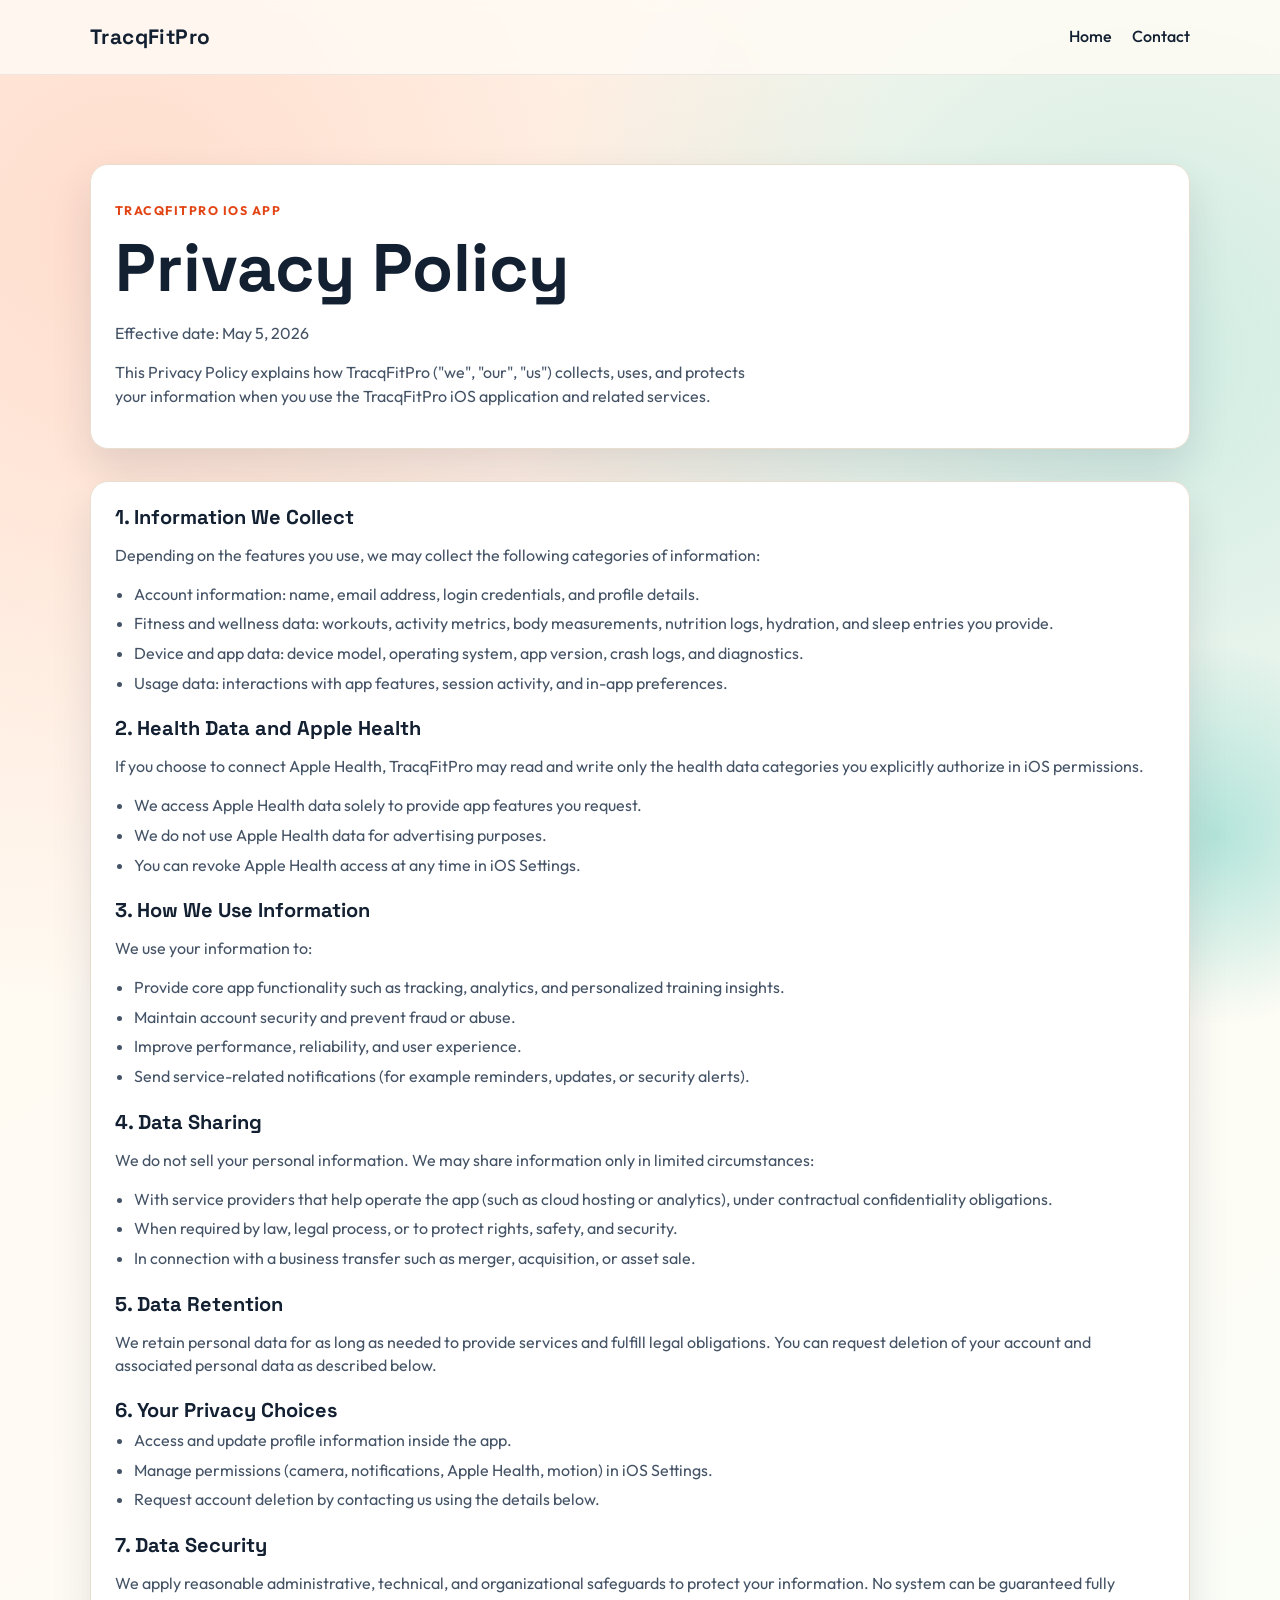
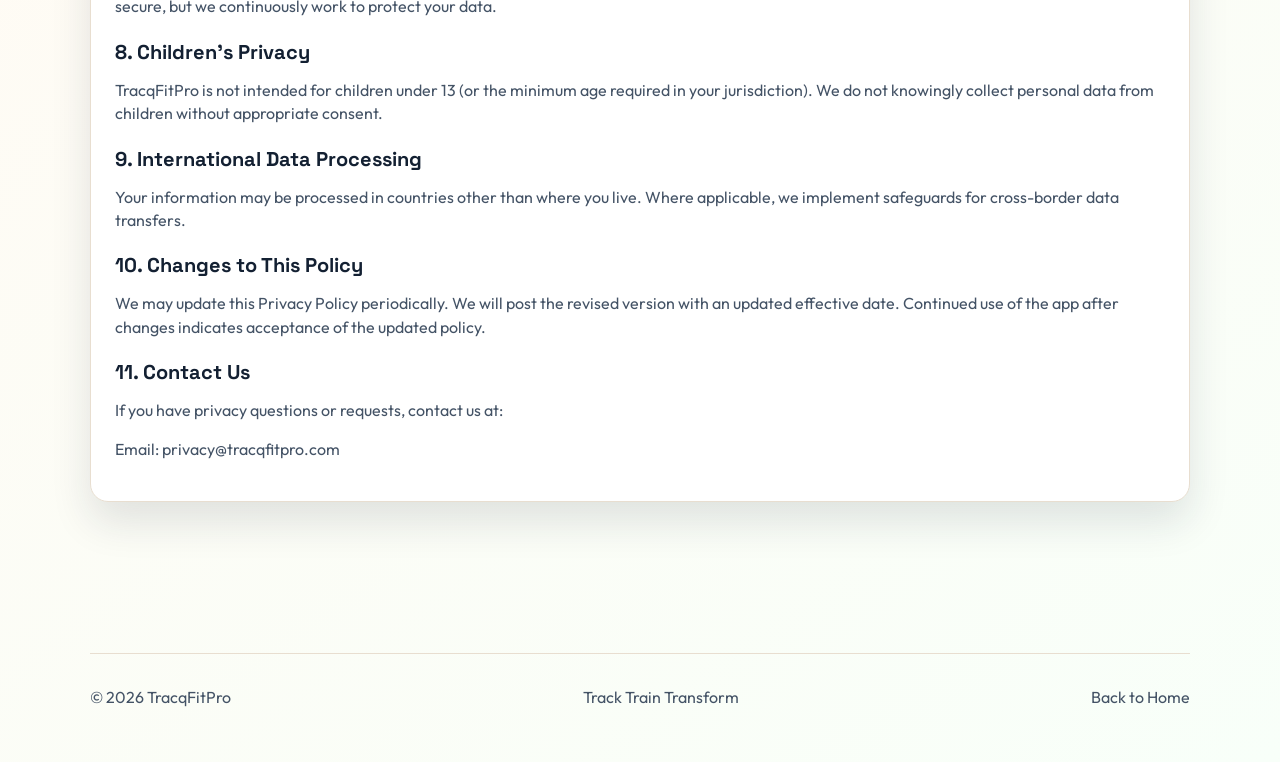
==== privacy.html @ e6e3bfa3 "Add iOS privacy policy page and footer link" ====
<!DOCTYPE html>
<html lang="en">
<head>
  <meta charset="UTF-8">
  <meta name="viewport" content="width=device-width, initial-scale=1.0">
  <title>TracqFitPro Privacy Policy</title>
  <meta name="description" content="Privacy Policy for the TracqFitPro iOS health and fitness application.">
  <link rel="preconnect" href="https://fonts.googleapis.com">
  <link rel="preconnect" href="https://fonts.gstatic.com" crossorigin>
  <link href="https://fonts.googleapis.com/css2?family=Outfit:wght@400;500;600;700;800&family=Space+Grotesk:wght@500;700&display=swap" rel="stylesheet">
  <link rel="stylesheet" href="assets/css/styles.css">
</head>
<body>
  <div class="page-glow" aria-hidden="true"></div>

  <header class="site-header">
    <div class="container nav-wrap">
      <a class="brand" href="index.html">TracqFitPro</a>
      <nav class="site-nav static-nav" aria-label="Privacy page navigation">
        <a href="index.html">Home</a>
        <a href="#contact">Contact</a>
      </nav>
    </div>
  </header>

  <main class="legal-main">
    <section class="legal-hero">
      <div class="container legal-hero-card">
        <p class="eyebrow">TracqFitPro iOS App</p>
        <h1>Privacy Policy</h1>
        <p class="lead">Effective date: May 5, 2026</p>
        <p class="lead">This Privacy Policy explains how TracqFitPro ("we", "our", "us") collects, uses, and protects your information when you use the TracqFitPro iOS application and related services.</p>
      </div>
    </section>

    <section class="legal-content">
      <div class="container legal-card">
        <h2>1. Information We Collect</h2>
        <p>Depending on the features you use, we may collect the following categories of information:</p>
        <ul>
          <li>Account information: name, email address, login credentials, and profile details.</li>
          <li>Fitness and wellness data: workouts, activity metrics, body measurements, nutrition logs, hydration, and sleep entries you provide.</li>
          <li>Device and app data: device model, operating system, app version, crash logs, and diagnostics.</li>
          <li>Usage data: interactions with app features, session activity, and in-app preferences.</li>
        </ul>

        <h2>2. Health Data and Apple Health</h2>
        <p>If you choose to connect Apple Health, TracqFitPro may read and write only the health data categories you explicitly authorize in iOS permissions.</p>
        <ul>
          <li>We access Apple Health data solely to provide app features you request.</li>
          <li>We do not use Apple Health data for advertising purposes.</li>
          <li>You can revoke Apple Health access at any time in iOS Settings.</li>
        </ul>

        <h2>3. How We Use Information</h2>
        <p>We use your information to:</p>
        <ul>
          <li>Provide core app functionality such as tracking, analytics, and personalized training insights.</li>
          <li>Maintain account security and prevent fraud or abuse.</li>
          <li>Improve performance, reliability, and user experience.</li>
          <li>Send service-related notifications (for example reminders, updates, or security alerts).</li>
        </ul>

        <h2>4. Data Sharing</h2>
        <p>We do not sell your personal information. We may share information only in limited circumstances:</p>
        <ul>
          <li>With service providers that help operate the app (such as cloud hosting or analytics), under contractual confidentiality obligations.</li>
          <li>When required by law, legal process, or to protect rights, safety, and security.</li>
          <li>In connection with a business transfer such as merger, acquisition, or asset sale.</li>
        </ul>

        <h2>5. Data Retention</h2>
        <p>We retain personal data for as long as needed to provide services and fulfill legal obligations. You can request deletion of your account and associated personal data as described below.</p>

        <h2>6. Your Privacy Choices</h2>
        <ul>
          <li>Access and update profile information inside the app.</li>
          <li>Manage permissions (camera, notifications, Apple Health, motion) in iOS Settings.</li>
          <li>Request account deletion by contacting us using the details below.</li>
        </ul>

        <h2>7. Data Security</h2>
        <p>We apply reasonable administrative, technical, and organizational safeguards to protect your information. No system can be guaranteed fully secure, but we continuously work to protect your data.</p>

        <h2>8. Children's Privacy</h2>
        <p>TracqFitPro is not intended for children under 13 (or the minimum age required in your jurisdiction). We do not knowingly collect personal data from children without appropriate consent.</p>

        <h2>9. International Data Processing</h2>
        <p>Your information may be processed in countries other than where you live. Where applicable, we implement safeguards for cross-border data transfers.</p>

        <h2>10. Changes to This Policy</h2>
        <p>We may update this Privacy Policy periodically. We will post the revised version with an updated effective date. Continued use of the app after changes indicates acceptance of the updated policy.</p>

        <h2 id="contact">11. Contact Us</h2>
        <p>If you have privacy questions or requests, contact us at:</p>
        <p>Email: privacy@tracqfitpro.com</p>
      </div>
    </section>
  </main>

  <footer class="site-footer">
    <div class="container footer-wrap">
      <p>© 2026 TracqFitPro</p>
      <p>Track Train Transform</p>
      <p><a class="footer-link" href="index.html">Back to Home</a></p>
    </div>
  </footer>
</body>
</html>
---- assets/css/styles.css ----
:root {
  --bg: #fff8ee;
  --surface: #ffffff;
  --ink: #132032;
  --muted: #445366;
  --brand: #ff5f2e;
  --brand-dark: #e24414;
  --accent: #11b3a2;
  --line: #e8ded0;
  --shadow: 0 20px 40px rgba(23, 37, 54, 0.12);
}

* {
  box-sizing: border-box;
}

html {
  scroll-behavior: smooth;
}

body {
  margin: 0;
  font-family: "Outfit", "Segoe UI", sans-serif;
  color: var(--ink);
  background:
    radial-gradient(circle at 10% 10%, rgba(255, 95, 46, 0.18), transparent 32%),
    radial-gradient(circle at 90% 15%, rgba(17, 179, 162, 0.2), transparent 28%),
    linear-gradient(145deg, #fff8ee 0%, #fffbf4 45%, #f8fff9 100%);
  line-height: 1.45;
}

.page-glow {
  position: fixed;
  inset: auto -8rem -8rem auto;
  width: 24rem;
  height: 24rem;
  background: radial-gradient(circle, rgba(17, 179, 162, 0.28), transparent 70%);
  pointer-events: none;
  z-index: -1;
}

.container {
  width: min(1100px, 92%);
  margin: 0 auto;
}

.site-header {
  position: sticky;
  top: 0;
  z-index: 10;
  backdrop-filter: blur(6px);
  background: rgba(255, 252, 246, 0.8);
  border-bottom: 1px solid rgba(19, 32, 50, 0.08);
}

.nav-wrap {
  min-height: 4.6rem;
  display: flex;
  align-items: center;
  justify-content: space-between;
  gap: 1rem;
}

.brand {
  text-decoration: none;
  color: var(--ink);
  font-family: "Space Grotesk", "Outfit", sans-serif;
  font-size: 1.3rem;
  font-weight: 700;
  letter-spacing: 0.02em;
}

.site-nav {
  display: flex;
  gap: 1.25rem;
}

.site-nav a {
  text-decoration: none;
  color: var(--ink);
  font-weight: 500;
}

.site-nav a:hover,
.site-nav a:focus-visible {
  color: var(--brand-dark);
}

.menu-btn {
  display: none;
  border: 1px solid var(--line);
  border-radius: 999px;
  padding: 0.45rem 0.8rem;
  background: #fff;
  color: var(--ink);
  font-weight: 600;
}

.hero {
  padding: 5.4rem 0 3rem;
}

.hero-grid {
  display: grid;
  grid-template-columns: 1.1fr 0.9fr;
  gap: 2rem;
  align-items: center;
}

.eyebrow {
  text-transform: uppercase;
  letter-spacing: 0.12em;
  font-size: 0.78rem;
  font-weight: 700;
  color: var(--brand-dark);
}

h1,
h2,
h3 {
  margin: 0;
  line-height: 1.1;
  font-family: "Space Grotesk", "Outfit", sans-serif;
}

h1 {
  margin-top: 0.5rem;
  font-size: clamp(2.2rem, 6vw, 4.2rem);
}

.lead {
  margin-top: 1rem;
  color: var(--muted);
  max-width: 58ch;
}

.hero-actions {
  margin-top: 1.5rem;
  display: flex;
  flex-wrap: wrap;
  gap: 0.8rem;
}

.btn {
  text-decoration: none;
  display: inline-flex;
  align-items: center;
  justify-content: center;
  border-radius: 999px;
  padding: 0.72rem 1.2rem;
  font-weight: 600;
  transition: transform 0.2s ease, box-shadow 0.2s ease, background 0.2s ease;
}

.btn:hover,
.btn:focus-visible {
  transform: translateY(-2px);
}

.btn-primary {
  background: linear-gradient(120deg, var(--brand), #ff7a3d);
  color: #fff;
  box-shadow: 0 8px 18px rgba(226, 68, 20, 0.28);
}

.btn-ghost {
  border: 1px solid var(--line);
  background: #fff;
  color: var(--ink);
}

.hero-stats {
  margin: 1.8rem 0 0;
  padding: 0;
  list-style: none;
  display: grid;
  grid-template-columns: repeat(3, minmax(0, 1fr));
  gap: 0.8rem;
}

.hero-stats li {
  background: var(--surface);
  border: 1px solid var(--line);
  border-radius: 14px;
  padding: 0.75rem;
  box-shadow: var(--shadow);
}

.hero-stats strong {
  display: block;
  font-size: 1.2rem;
}

.hero-stats span {
  color: var(--muted);
  font-size: 0.84rem;
}

.hero-card {
  background: linear-gradient(180deg, #ffffff 0%, #f5fbff 100%);
  border: 1px solid #dce8f0;
  border-radius: 22px;
  padding: 1.25rem;
  box-shadow: var(--shadow);
}

.hero-card h2 {
  font-size: 1.1rem;
}

.ring-wrap {
  margin-top: 1rem;
  text-align: center;
}

.ring {
  margin: 0 auto;
  width: 8.5rem;
  aspect-ratio: 1;
  border-radius: 50%;
  display: grid;
  place-items: center;
  font-family: "Space Grotesk", sans-serif;
  font-size: 1.5rem;
  color: var(--ink);
  background:
    radial-gradient(closest-side, #f8fdff 72%, transparent 74% 100%),
    conic-gradient(var(--accent) 0 82%, #d7e5ea 82% 100%);
}

.ring-wrap p {
  margin-top: 0.7rem;
  color: var(--muted);
}

.mini-grid {
  margin-top: 1rem;
  display: grid;
  grid-template-columns: repeat(2, minmax(0, 1fr));
  gap: 0.7rem;
}

.mini-grid article {
  background: #fff;
  border: 1px solid #e1ecf2;
  border-radius: 12px;
  padding: 0.75rem;
}

.mini-grid h3 {
  font-size: 0.95rem;
}

.mini-grid p {
  margin: 0.4rem 0 0;
  color: var(--muted);
  font-size: 0.85rem;
}

section {
  padding: 4rem 0;
}

.section-title {
  margin-top: 0.5rem;
  font-size: clamp(1.6rem, 4vw, 2.5rem);
}

.feature-grid,
.plans-grid,
.steps-grid {
  margin-top: 1.5rem;
  display: grid;
  gap: 1rem;
}

.feature-grid {
  grid-template-columns: repeat(3, minmax(0, 1fr));
}

.feature-card,
.step,
.plan,
.download-wrap {
  background: var(--surface);
  border: 1px solid var(--line);
  border-radius: 18px;
  box-shadow: var(--shadow);
}

.feature-card,
.step,
.plan {
  padding: 1.1rem;
}

.feature-card p,
.step p,
.plan ul {
  color: var(--muted);
}

.steps-grid {
  grid-template-columns: repeat(3, minmax(0, 1fr));
}

.step span {
  font-family: "Space Grotesk", sans-serif;
  color: var(--brand-dark);
  font-weight: 700;
}

.plans-grid {
  grid-template-columns: repeat(3, minmax(0, 1fr));
}

.plan .price {
  margin: 0.7rem 0;
  font-family: "Space Grotesk", sans-serif;
  font-size: 1.7rem;
}

.plan .price span {
  font-size: 1rem;
  color: var(--muted);
}

.plan ul {
  margin: 0;
  padding-left: 1.2rem;
  display: grid;
  gap: 0.35rem;
}

.plan-featured {
  border-color: rgba(226, 68, 20, 0.3);
  transform: translateY(-0.4rem);
}

.tag {
  margin: 0 0 0.35rem;
  display: inline-block;
  background: #fff1ed;
  color: var(--brand-dark);
  font-size: 0.75rem;
  padding: 0.25rem 0.5rem;
  border-radius: 999px;
}

.download-wrap {
  padding: 2.2rem;
  text-align: center;
  background:
    radial-gradient(circle at 20% 20%, rgba(255, 95, 46, 0.12), transparent 30%),
    radial-gradient(circle at 90% 80%, rgba(17, 179, 162, 0.18), transparent 26%),
    #ffffff;
}

.download-wrap p {
  color: var(--muted);
}

.site-footer {
  padding: 1.4rem 0 2.3rem;
}

.footer-wrap {
  border-top: 1px solid var(--line);
  padding-top: 1rem;
  display: flex;
  justify-content: space-between;
  color: var(--muted);
  gap: 1rem;
  flex-wrap: wrap;
}

.footer-link {
  color: var(--muted);
  text-decoration: none;
  border-bottom: 1px solid transparent;
}

.footer-link:hover,
.footer-link:focus-visible {
  color: var(--brand-dark);
  border-bottom-color: var(--brand-dark);
}

.legal-main {
  padding: 3rem 0 4rem;
}

.legal-hero {
  padding: 2.6rem 0 1.6rem;
}

.legal-hero-card,
.legal-card {
  background: var(--surface);
  border: 1px solid var(--line);
  border-radius: 18px;
  box-shadow: var(--shadow);
}

.legal-hero-card {
  padding: 1.5rem;
}

.legal-content {
  padding-top: 0.4rem;
}

.legal-card {
  padding: 1.5rem;
}

.legal-card h2 {
  margin-top: 1.4rem;
  font-size: 1.25rem;
}

.legal-card h2:first-child {
  margin-top: 0;
}

.legal-card p,
.legal-card li {
  color: var(--muted);
}

.legal-card ul {
  margin-top: 0.5rem;
  padding-left: 1.2rem;
}

.legal-card li {
  margin-bottom: 0.4rem;
}

.static-nav {
  display: flex;
}

.reveal {
  opacity: 0;
  transform: translateY(18px);
}

.reveal.in-view {
  opacity: 1;
  transform: translateY(0);
  transition: opacity 0.6s ease, transform 0.6s ease;
}

@media (max-width: 900px) {
  .hero-grid,
  .feature-grid,
  .steps-grid,
  .plans-grid {
    grid-template-columns: 1fr;
  }

  .plan-featured {
    transform: none;
  }

  .menu-btn {
    display: inline-flex;
  }

  .site-nav {
    position: absolute;
    top: 4.7rem;
    right: 4%;
    left: 4%;
    background: #fff;
    border: 1px solid var(--line);
    border-radius: 14px;
    box-shadow: var(--shadow);
    padding: 0.8rem;
    display: none;
    flex-direction: column;
  }

  .site-nav.open {
    display: flex;
  }
}

@media (prefers-reduced-motion: reduce) {
  html {
    scroll-behavior: auto;
  }

  .btn,
  .reveal,
  .reveal.in-view {
    transition: none;
    transform: none;
    opacity: 1;
  }
}
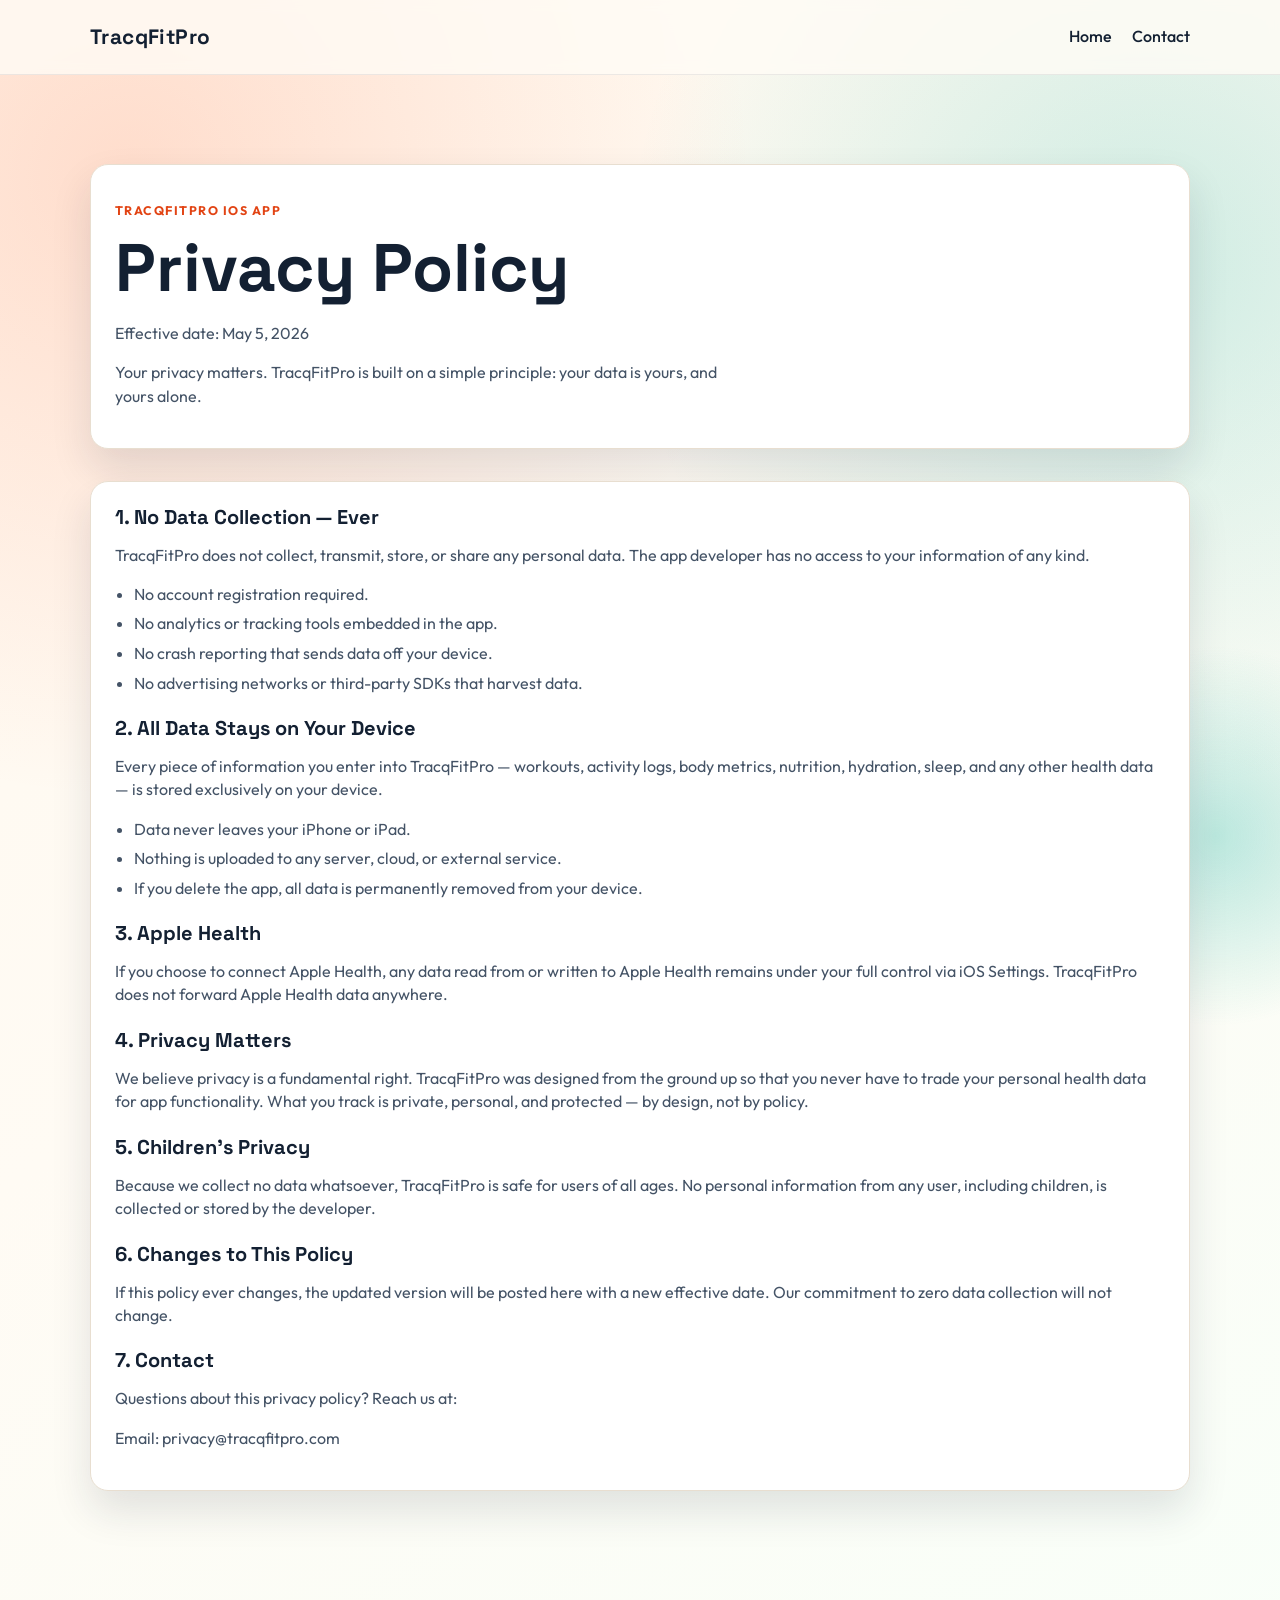
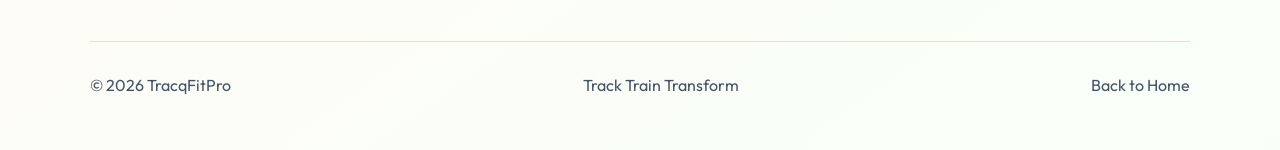
==== commit 79262fcb: "Update privacy policy: no data collection, on-device only" ====
--- a/privacy.html
+++ b/privacy.html
@@ -29,70 +29,43 @@
         <p class="eyebrow">TracqFitPro iOS App</p>
         <h1>Privacy Policy</h1>
         <p class="lead">Effective date: May 5, 2026</p>
-        <p class="lead">This Privacy Policy explains how TracqFitPro ("we", "our", "us") collects, uses, and protects your information when you use the TracqFitPro iOS application and related services.</p>
+        <p class="lead">Your privacy matters. TracqFitPro is built on a simple principle: your data is yours, and yours alone.</p>
       </div>
     </section>
 
     <section class="legal-content">
       <div class="container legal-card">
-        <h2>1. Information We Collect</h2>
-        <p>Depending on the features you use, we may collect the following categories of information:</p>
+        <h2>1. No Data Collection — Ever</h2>
+        <p>TracqFitPro does not collect, transmit, store, or share any personal data. The app developer has no access to your information of any kind.</p>
         <ul>
-          <li>Account information: name, email address, login credentials, and profile details.</li>
-          <li>Fitness and wellness data: workouts, activity metrics, body measurements, nutrition logs, hydration, and sleep entries you provide.</li>
-          <li>Device and app data: device model, operating system, app version, crash logs, and diagnostics.</li>
-          <li>Usage data: interactions with app features, session activity, and in-app preferences.</li>
+          <li>No account registration required.</li>
+          <li>No analytics or tracking tools embedded in the app.</li>
+          <li>No crash reporting that sends data off your device.</li>
+          <li>No advertising networks or third-party SDKs that harvest data.</li>
         </ul>
 
-        <h2>2. Health Data and Apple Health</h2>
-        <p>If you choose to connect Apple Health, TracqFitPro may read and write only the health data categories you explicitly authorize in iOS permissions.</p>
+        <h2>2. All Data Stays on Your Device</h2>
+        <p>Every piece of information you enter into TracqFitPro — workouts, activity logs, body metrics, nutrition, hydration, sleep, and any other health data — is stored exclusively on your device.</p>
         <ul>
-          <li>We access Apple Health data solely to provide app features you request.</li>
-          <li>We do not use Apple Health data for advertising purposes.</li>
-          <li>You can revoke Apple Health access at any time in iOS Settings.</li>
+          <li>Data never leaves your iPhone or iPad.</li>
+          <li>Nothing is uploaded to any server, cloud, or external service.</li>
+          <li>If you delete the app, all data is permanently removed from your device.</li>
         </ul>
 
-        <h2>3. How We Use Information</h2>
-        <p>We use your information to:</p>
-        <ul>
-          <li>Provide core app functionality such as tracking, analytics, and personalized training insights.</li>
-          <li>Maintain account security and prevent fraud or abuse.</li>
-          <li>Improve performance, reliability, and user experience.</li>
-          <li>Send service-related notifications (for example reminders, updates, or security alerts).</li>
-        </ul>
+        <h2>3. Apple Health</h2>
+        <p>If you choose to connect Apple Health, any data read from or written to Apple Health remains under your full control via iOS Settings. TracqFitPro does not forward Apple Health data anywhere.</p>
 
-        <h2>4. Data Sharing</h2>
-        <p>We do not sell your personal information. We may share information only in limited circumstances:</p>
-        <ul>
-          <li>With service providers that help operate the app (such as cloud hosting or analytics), under contractual confidentiality obligations.</li>
-          <li>When required by law, legal process, or to protect rights, safety, and security.</li>
-          <li>In connection with a business transfer such as merger, acquisition, or asset sale.</li>
-        </ul>
+        <h2>4. Privacy Matters</h2>
+        <p>We believe privacy is a fundamental right. TracqFitPro was designed from the ground up so that you never have to trade your personal health data for app functionality. What you track is private, personal, and protected — by design, not by policy.</p>
 
-        <h2>5. Data Retention</h2>
-        <p>We retain personal data for as long as needed to provide services and fulfill legal obligations. You can request deletion of your account and associated personal data as described below.</p>
+        <h2>5. Children's Privacy</h2>
+        <p>Because we collect no data whatsoever, TracqFitPro is safe for users of all ages. No personal information from any user, including children, is collected or stored by the developer.</p>
 
-        <h2>6. Your Privacy Choices</h2>
-        <ul>
-          <li>Access and update profile information inside the app.</li>
-          <li>Manage permissions (camera, notifications, Apple Health, motion) in iOS Settings.</li>
-          <li>Request account deletion by contacting us using the details below.</li>
-        </ul>
+        <h2>6. Changes to This Policy</h2>
+        <p>If this policy ever changes, the updated version will be posted here with a new effective date. Our commitment to zero data collection will not change.</p>
 
-        <h2>7. Data Security</h2>
-        <p>We apply reasonable administrative, technical, and organizational safeguards to protect your information. No system can be guaranteed fully secure, but we continuously work to protect your data.</p>
-
-        <h2>8. Children's Privacy</h2>
-        <p>TracqFitPro is not intended for children under 13 (or the minimum age required in your jurisdiction). We do not knowingly collect personal data from children without appropriate consent.</p>
-
-        <h2>9. International Data Processing</h2>
-        <p>Your information may be processed in countries other than where you live. Where applicable, we implement safeguards for cross-border data transfers.</p>
-
-        <h2>10. Changes to This Policy</h2>
-        <p>We may update this Privacy Policy periodically. We will post the revised version with an updated effective date. Continued use of the app after changes indicates acceptance of the updated policy.</p>
-
-        <h2 id="contact">11. Contact Us</h2>
-        <p>If you have privacy questions or requests, contact us at:</p>
+        <h2 id="contact">7. Contact</h2>
+        <p>Questions about this privacy policy? Reach us at:</p>
         <p>Email: privacy@tracqfitpro.com</p>
       </div>
     </section>
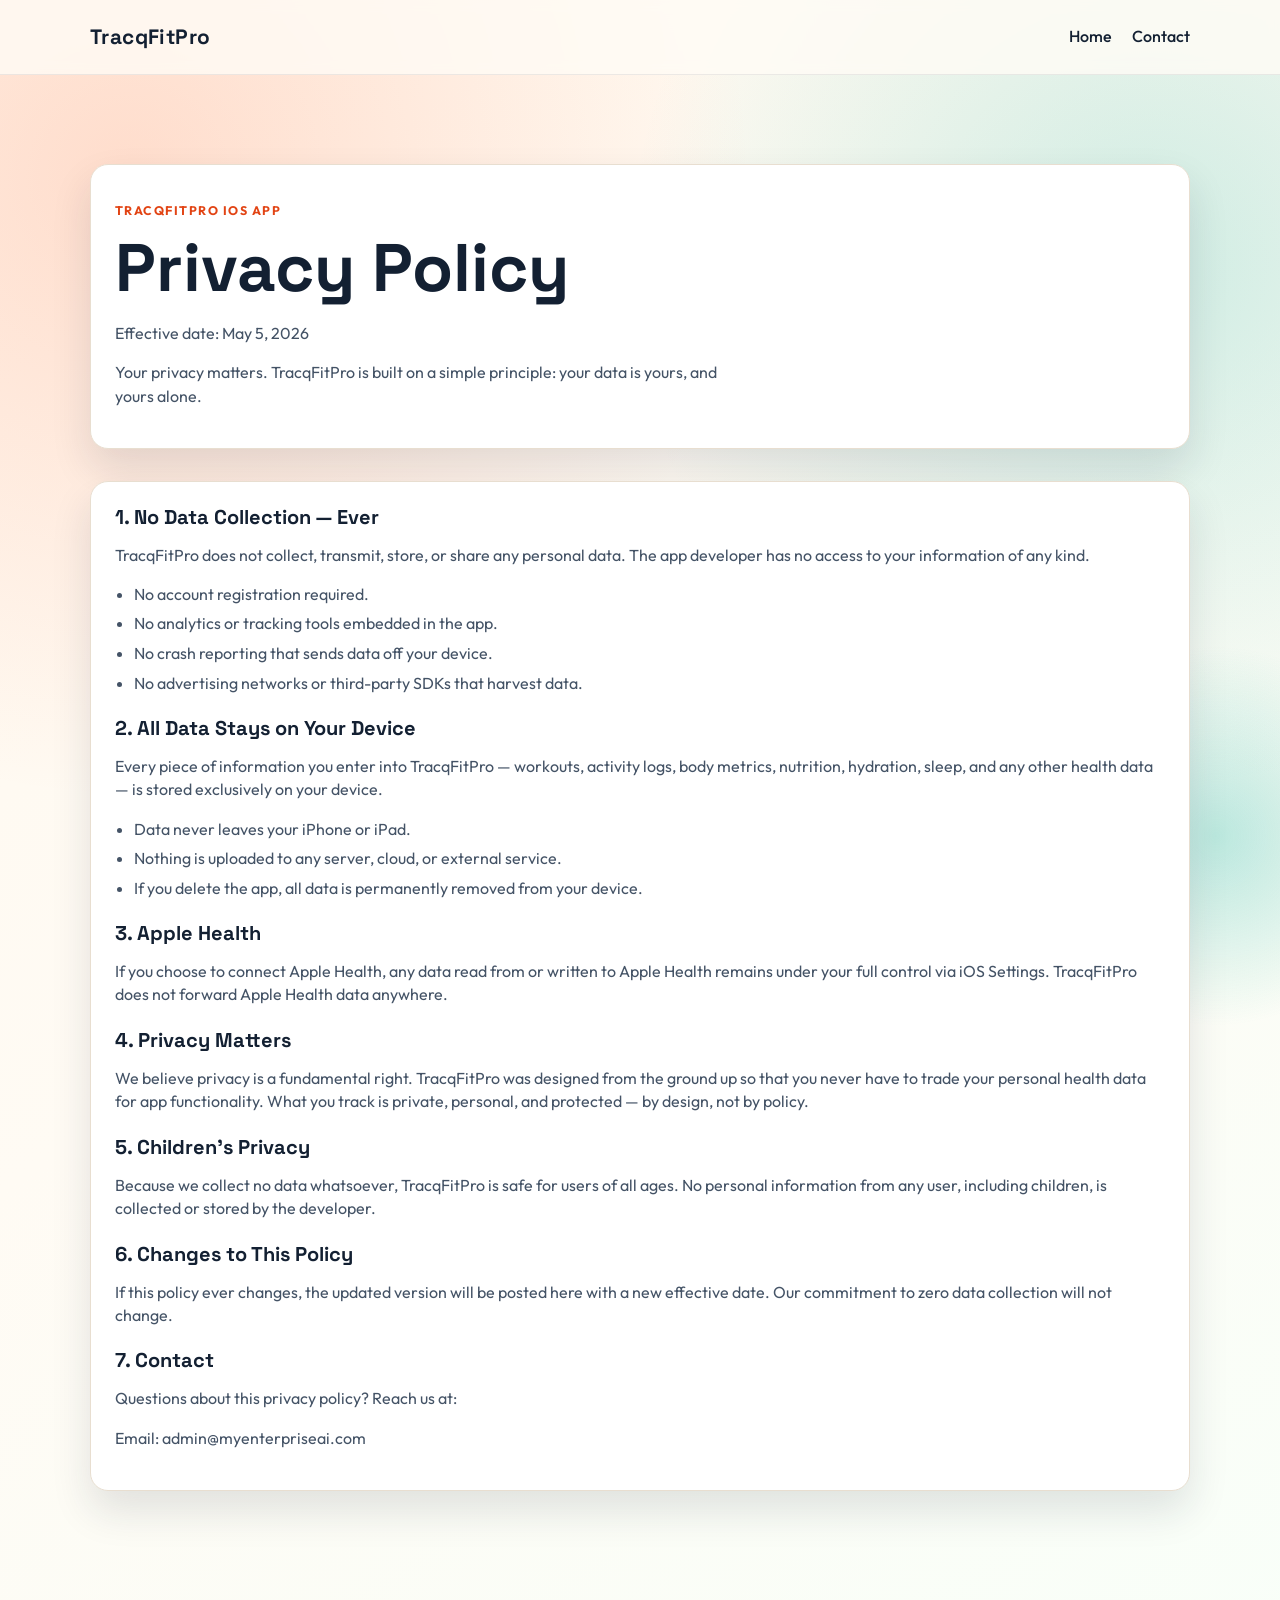
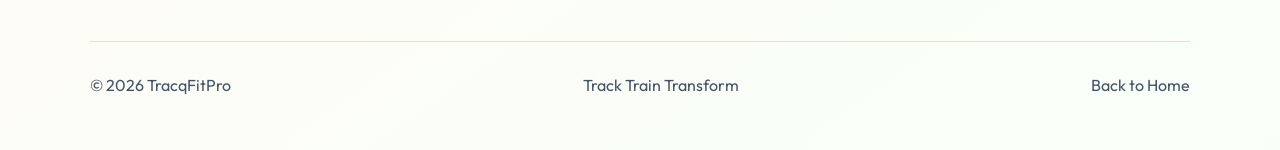
==== commit 2cd8233c: "Update privacy contact email to admin@myenterpriseai.com" ====
--- a/privacy.html
+++ b/privacy.html
@@ -66,7 +66,7 @@
 
         <h2 id="contact">7. Contact</h2>
         <p>Questions about this privacy policy? Reach us at:</p>
-        <p>Email: privacy@tracqfitpro.com</p>
+        <p>Email: admin@myenterpriseai.com</p>
       </div>
     </section>
   </main>
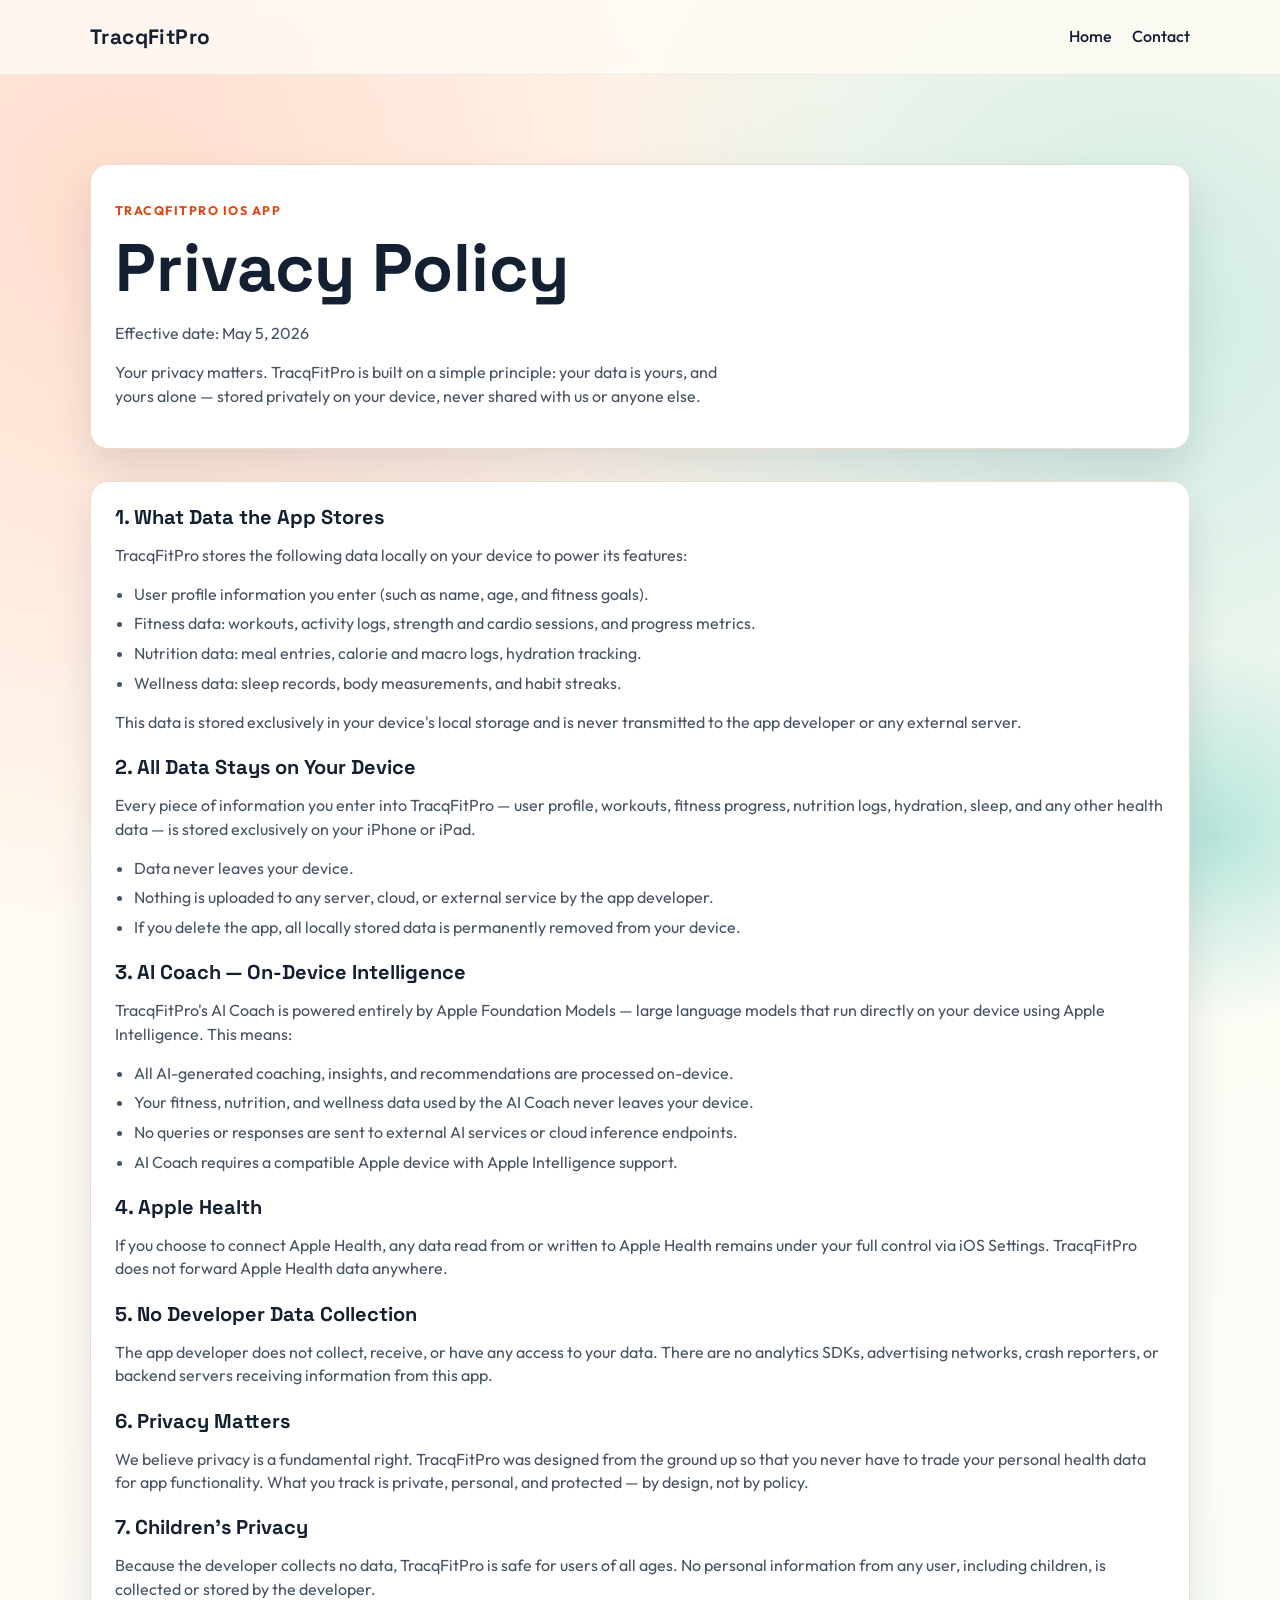
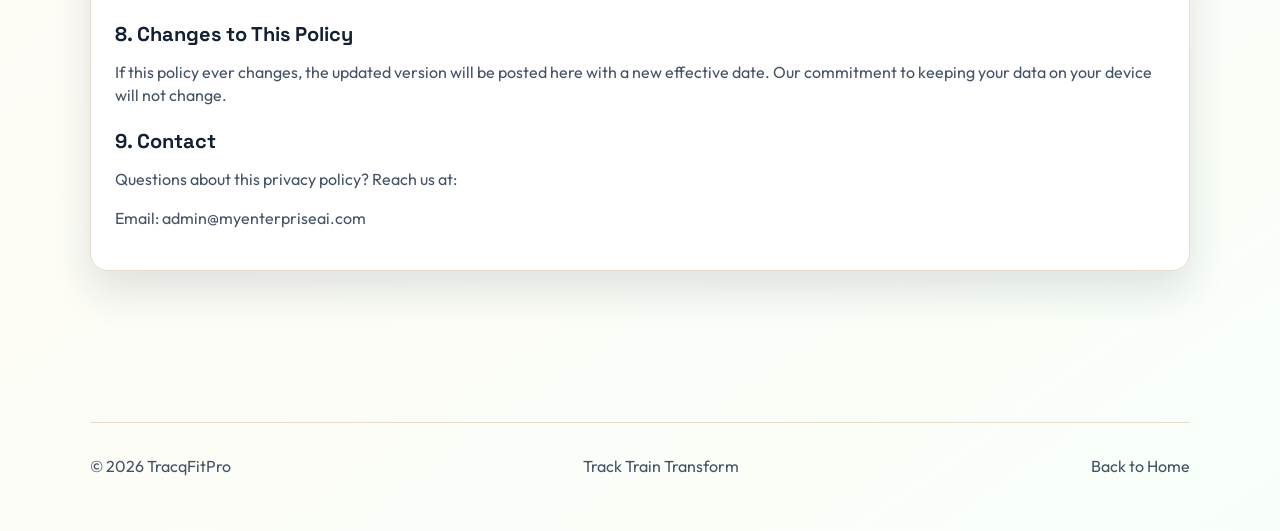
==== commit 56cbe4b3: "Revise privacy policy: on-device storage and Apple Foundation LLM AI Coach" ====
--- a/privacy.html
+++ b/privacy.html
@@ -29,42 +29,55 @@
         <p class="eyebrow">TracqFitPro iOS App</p>
         <h1>Privacy Policy</h1>
         <p class="lead">Effective date: May 5, 2026</p>
-        <p class="lead">Your privacy matters. TracqFitPro is built on a simple principle: your data is yours, and yours alone.</p>
+        <p class="lead">Your privacy matters. TracqFitPro is built on a simple principle: your data is yours, and yours alone — stored privately on your device, never shared with us or anyone else.</p>
       </div>
     </section>
 
     <section class="legal-content">
       <div class="container legal-card">
-        <h2>1. No Data Collection — Ever</h2>
-        <p>TracqFitPro does not collect, transmit, store, or share any personal data. The app developer has no access to your information of any kind.</p>
+        <h2>1. What Data the App Stores</h2>
+        <p>TracqFitPro stores the following data locally on your device to power its features:</p>
         <ul>
-          <li>No account registration required.</li>
-          <li>No analytics or tracking tools embedded in the app.</li>
-          <li>No crash reporting that sends data off your device.</li>
-          <li>No advertising networks or third-party SDKs that harvest data.</li>
+          <li>User profile information you enter (such as name, age, and fitness goals).</li>
+          <li>Fitness data: workouts, activity logs, strength and cardio sessions, and progress metrics.</li>
+          <li>Nutrition data: meal entries, calorie and macro logs, hydration tracking.</li>
+          <li>Wellness data: sleep records, body measurements, and habit streaks.</li>
+        </ul>
+        <p>This data is stored exclusively in your device's local storage and is never transmitted to the app developer or any external server.</p>
+
+        <h2>2. All Data Stays on Your Device</h2>
+        <p>Every piece of information you enter into TracqFitPro — user profile, workouts, fitness progress, nutrition logs, hydration, sleep, and any other health data — is stored exclusively on your iPhone or iPad.</p>
+        <ul>
+          <li>Data never leaves your device.</li>
+          <li>Nothing is uploaded to any server, cloud, or external service by the app developer.</li>
+          <li>If you delete the app, all locally stored data is permanently removed from your device.</li>
         </ul>
 
-        <h2>2. All Data Stays on Your Device</h2>
-        <p>Every piece of information you enter into TracqFitPro — workouts, activity logs, body metrics, nutrition, hydration, sleep, and any other health data — is stored exclusively on your device.</p>
+        <h2>3. AI Coach — On-Device Intelligence</h2>
+        <p>TracqFitPro's AI Coach is powered entirely by Apple Foundation Models — large language models that run directly on your device using Apple Intelligence. This means:</p>
         <ul>
-          <li>Data never leaves your iPhone or iPad.</li>
-          <li>Nothing is uploaded to any server, cloud, or external service.</li>
-          <li>If you delete the app, all data is permanently removed from your device.</li>
+          <li>All AI-generated coaching, insights, and recommendations are processed on-device.</li>
+          <li>Your fitness, nutrition, and wellness data used by the AI Coach never leaves your device.</li>
+          <li>No queries or responses are sent to external AI services or cloud inference endpoints.</li>
+          <li>AI Coach requires a compatible Apple device with Apple Intelligence support.</li>
         </ul>
 
-        <h2>3. Apple Health</h2>
+        <h2>4. Apple Health</h2>
         <p>If you choose to connect Apple Health, any data read from or written to Apple Health remains under your full control via iOS Settings. TracqFitPro does not forward Apple Health data anywhere.</p>
 
-        <h2>4. Privacy Matters</h2>
+        <h2>5. No Developer Data Collection</h2>
+        <p>The app developer does not collect, receive, or have any access to your data. There are no analytics SDKs, advertising networks, crash reporters, or backend servers receiving information from this app.</p>
+
+        <h2>6. Privacy Matters</h2>
         <p>We believe privacy is a fundamental right. TracqFitPro was designed from the ground up so that you never have to trade your personal health data for app functionality. What you track is private, personal, and protected — by design, not by policy.</p>
 
-        <h2>5. Children's Privacy</h2>
-        <p>Because we collect no data whatsoever, TracqFitPro is safe for users of all ages. No personal information from any user, including children, is collected or stored by the developer.</p>
+        <h2>7. Children's Privacy</h2>
+        <p>Because the developer collects no data, TracqFitPro is safe for users of all ages. No personal information from any user, including children, is collected or stored by the developer.</p>
 
-        <h2>6. Changes to This Policy</h2>
-        <p>If this policy ever changes, the updated version will be posted here with a new effective date. Our commitment to zero data collection will not change.</p>
+        <h2>8. Changes to This Policy</h2>
+        <p>If this policy ever changes, the updated version will be posted here with a new effective date. Our commitment to keeping your data on your device will not change.</p>
 
-        <h2 id="contact">7. Contact</h2>
+        <h2 id="contact">9. Contact</h2>
         <p>Questions about this privacy policy? Reach us at:</p>
         <p>Email: admin@myenterpriseai.com</p>
       </div>
